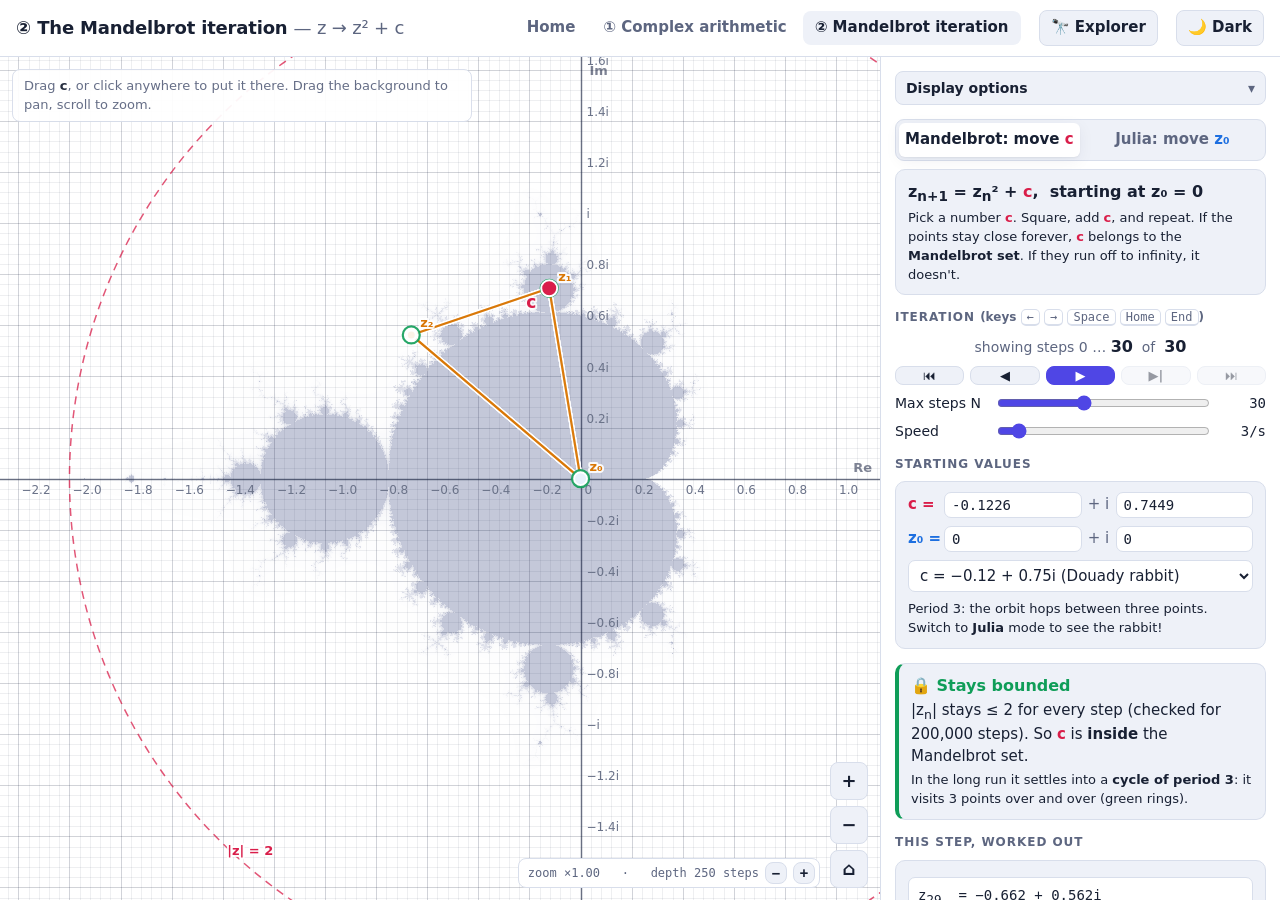
==== mandelbrot.html @ 912d730c "Fractals classroom demos Co-Authored-By: Claude Opus 5.5 <noreply@anthropic.com>" ====
<!doctype html>
<html lang="en">
<head>
  <meta charset="utf-8">
  <meta name="viewport" content="width=device-width, initial-scale=1">
  <title>Mandelbrot Iteration Explorer</title>
  <link rel="stylesheet" href="css/style.css">
</head>
<body>
  <header class="top">
    <h1>&#9313; The Mandelbrot iteration <span class="sub">&mdash; z &rarr; z&sup2; + c</span></h1>
    <nav>
      <a href="index.html">Home</a>
      <a href="complex.html">&#9312; Complex arithmetic</a>
      <a class="active" href="mandelbrot.html">&#9313; Mandelbrot iteration</a>
    </nav>
    <button id="explorerBtn" class="explorer-btn" title="View just the set, full width, with colour palettes (key E)">&#128301; Explorer</button>
    <button id="theme" title="Switch light / dark theme"></button>
  </header>

  <main class="app">
    <div class="stage">
      <canvas class="plane" id="plane"></canvas>
      <div class="overlay hint" id="hint"></div>
      <div class="overlay readout" id="readout"></div>
      <div class="overlay zoom-ctl">
        <button id="zin" title="Zoom in">+</button>
        <button id="zout" title="Zoom out">&minus;</button>
        <button id="zhome" title="Reset view">&#8962;</button>
      </div>
      <div class="overlay explorer-bar">
        <select id="palette" title="Colour palette"></select>
        <label title="How quickly the colours cycle">Bands <input type="range" id="density" min="6" max="80" value="24"></label>
        <button id="exFull" title="Full screen on / off">Full screen</button>
        <button id="exExit" title="Back to the iteration view (Esc)">&#10005; Exit</button>
        <span class="small muted">click to zoom in &middot; drag to pan &middot; scroll to zoom</span>
      </div>
      <div class="overlay viewinfo">
        <span id="vInfo"></span>
        <button id="dDown" title="Less depth: faster, but less detail near the edge of the set">&minus;</button>
        <button id="dUp" title="More depth: slower, but more detail near the edge of the set">+</button>
      </div>
    </div>

    <aside class="side">
      <!-- display options (drop-down) -->
      <details class="dropdown" id="displayMenu">
        <summary>Display options</summary>
        <div class="menu">
          <div class="toggles">
            <label><input type="checkbox" id="tLines" checked> Connect the steps</label>
            <label><input type="checkbox" id="tPoints" checked> Points</label>
            <label><input type="checkbox" id="tLabels" checked> Labels z&#8320;, z&#8321;, &hellip;</label>
            <label><input type="checkbox" id="tMoves"> Square, then add c</label>
            <label><input type="checkbox" id="tCircle" checked> Escape circle |z|=2</label>
            <label><input type="checkbox" id="tCycle" checked> Mark final cycle</label>
            <label><input type="checkbox" id="tShadow" checked> Shadow of the set</label>
            <label><input type="checkbox" id="tFollow"> Follow the mouse</label>
            <label><input type="checkbox" id="tSound"> &#128266; Orbit sound</label>
          </div>
          <div class="row">
            <span class="small muted">Shadow style</span>
            <select id="shadowStyle" class="grow">
              <option value="silhouette">Silhouette (soft shadow)</option>
              <option value="color">Colour by escape speed</option>
            </select>
          </div>
          <label class="check small"><input type="checkbox" id="tMatchN"> Shadow uses only N steps: slide N up from 1 and watch the set take shape</label>
        </div>
      </details>

      <!-- mode + rule -->
      <div class="section">
        <div class="seg" id="modeSeg">
          <button data-mode="M">Mandelbrot: move <span class="cc">c</span></button>
          <button data-mode="J">Julia: move <span class="cz">z&#8320;</span></button>
        </div>
        <div class="card explain" id="rule"></div>
      </div>

      <!-- iteration controls -->
      <div class="section">
        <h2>Iteration <span class="muted" style="text-transform:none;letter-spacing:0">(keys <span class="kbd">&larr;</span> <span class="kbd">&rarr;</span> <span class="kbd">Space</span> <span class="kbd">Home</span> <span class="kbd">End</span>)</span></h2>
        <div class="stepinfo">showing steps 0 &hellip; <b id="kOut">0</b> &nbsp;of&nbsp; <b id="NOut">0</b></div>
        <div class="transport">
          <button id="bFirst" title="Back to the start (Home)">&#9198;</button>
          <button id="bBack" title="One step back (&larr;)">&#9664;</button>
          <button id="bPlay" class="primary" title="Play / pause (Space)">&#9654;</button>
          <button id="bStep" title="One step forward (&rarr;)">&#9654;|</button>
          <button id="bLast" title="Show all steps (End)">&#9197;</button>
        </div>
        <div class="slider-row">
          <label for="N">Max steps N</label>
          <input type="range" id="N" min="0" max="1000" value="399">
          <output id="NVal">30</output>
        </div>
        <div class="slider-row">
          <label for="speed">Speed</label>
          <input type="range" id="speed" min="1" max="30" value="3">
          <output id="speedVal">3/s</output>
        </div>
      </div>

      <!-- starting values -->
      <div class="section">
        <h2>Starting values</h2>
        <div class="card" style="display:flex;flex-direction:column;gap:8px">
          <div class="cxrow">
            <span class="cc">c&nbsp;=</span>
            <input class="num" id="cRe" type="text" inputmode="decimal" spellcheck="false" title="real part of c">
            <span class="op">+ i</span>
            <input class="num" id="cIm" type="text" inputmode="decimal" spellcheck="false" title="imaginary part of c">
          </div>
          <div class="cxrow">
            <span class="cz">z&#8320;&nbsp;=</span>
            <input class="num" id="zRe" type="text" inputmode="decimal" spellcheck="false" title="real part of z0">
            <span class="op">+ i</span>
            <input class="num" id="zIm" type="text" inputmode="decimal" spellcheck="false" title="imaginary part of z0">
          </div>
          <select id="presets"></select>
          <div class="small" id="presetNote"></div>
        </div>
      </div>

      <!-- verdict -->
      <div class="section">
        <div class="card accent verdict" id="verdict"></div>
      </div>

      <!-- this step -->
      <div class="section">
        <h2>This step, worked out</h2>
        <div class="card explain" id="stepExplain"></div>
      </div>

      <!-- chart -->
      <div class="section">
        <h2>Size |z&#8345;| after each step <span class="muted" style="text-transform:none;letter-spacing:0">(click to jump)</span></h2>
        <canvas class="chart" id="chart"></canvas>
      </div>

      <!-- table -->
      <div class="section">
        <h2>The numbers <span class="muted" style="text-transform:none;letter-spacing:0">(click a row to jump)</span></h2>
        <div class="table-wrap" id="tableWrap">
          <table class="orbit">
            <thead><tr><th>n</th><th>Re z&#8345;</th><th>Im z&#8345;</th><th>|z&#8345;|</th></tr></thead>
            <tbody id="tbody"></tbody>
          </table>
        </div>
      </div>

      <!-- paint -->
      <div class="section">
        <h2>How the computer draws the picture</h2>
        <p class="small muted" style="margin:0">Each pixel is one value of c. Run the iteration for it, then colour the pixel
          dark if the orbit stays bounded, or by how fast it escapes.</p>
        <button id="bPaint">&#127912; Paint the set point by point</button>
      </div>
    </aside>
  </main>

  <script src="js/plane.js"></script>
  <script src="js/mandelbrot.js"></script>
  <script>
    // close the display-options drop-down when clicking elsewhere
    document.addEventListener('pointerdown', function (e) {
      var m = document.getElementById('displayMenu');
      if (m.open && !m.contains(e.target)) m.open = false;
    });
  </script>
</body>
</html>
---- css/style.css ----
/* Shared styles for the Fractals demos.
   Theme: follows the OS setting; the header button overrides it (data-theme on <html>). */

:root {
  --bg: #f4f6fb;
  --panel: #ffffff;
  --panel-2: #eef1f8;
  --border: #d8deeb;
  --text: #182033;
  --muted: #5d6680;
  --accent: #4f46e5;
  --canvas-bg: #ffffff;
  --grid: rgba(20, 30, 60, 0.07);
  --grid-strong: rgba(20, 30, 60, 0.13);
  --axis: rgba(20, 30, 60, 0.55);
  --tick: #6b7389;
  --halo: rgba(255, 255, 255, 0.9);

  --z: #1d6fe0;
  --w: #e07800;
  --sum: #0f9d58;
  --prod: #b52ad6;
  --c: #d91e4a;
  --orbit: #d97706;
  --cur: #0077d6;
  --escape: #d91e4a;
  --unit: rgba(20, 30, 60, 0.35);

  --radius: 10px;
  --shadow: 0 1px 2px rgba(0, 0, 0, 0.05), 0 4px 16px rgba(20, 30, 60, 0.06);
}

@media (prefers-color-scheme: dark) {
  :root:not([data-theme="light"]) {
    --bg: #0d1220;
    --panel: #151c2e;
    --panel-2: #1d2640;
    --border: #2a3452;
    --text: #e7ebf5;
    --muted: #98a3bf;
    --accent: #8b85ff;
    --canvas-bg: #0a0f1b;
    --grid: rgba(200, 215, 255, 0.06);
    --grid-strong: rgba(200, 215, 255, 0.12);
    --axis: rgba(220, 230, 255, 0.5);
    --tick: #8d98b5;
    --halo: rgba(10, 15, 27, 0.9);

    --z: #4ea1ff;
    --w: #ffa646;
    --sum: #3fd98a;
    --prod: #e46bff;
    --c: #ff5c7c;
    --orbit: #ffd34d;
  --cur: #3df2ff;
    --escape: #ff5c7c;
    --unit: rgba(220, 230, 255, 0.35);
    --shadow: 0 1px 2px rgba(0, 0, 0, 0.3), 0 4px 16px rgba(0, 0, 0, 0.25);
  }
}

:root[data-theme="dark"] {
  --bg: #0d1220;
  --panel: #151c2e;
  --panel-2: #1d2640;
  --border: #2a3452;
  --text: #e7ebf5;
  --muted: #98a3bf;
  --accent: #8b85ff;
  --canvas-bg: #0a0f1b;
  --grid: rgba(200, 215, 255, 0.06);
  --grid-strong: rgba(200, 215, 255, 0.12);
  --axis: rgba(220, 230, 255, 0.5);
  --tick: #8d98b5;
  --halo: rgba(10, 15, 27, 0.9);

  --z: #4ea1ff;
  --w: #ffa646;
  --sum: #3fd98a;
  --prod: #e46bff;
  --c: #ff5c7c;
  --orbit: #ffd34d;
  --cur: #3df2ff;
  --escape: #ff5c7c;
  --unit: rgba(220, 230, 255, 0.35);
  --shadow: 0 1px 2px rgba(0, 0, 0, 0.3), 0 4px 16px rgba(0, 0, 0, 0.25);
}

* { box-sizing: border-box; }

html, body { height: 100%; }

body {
  margin: 0;
  display: flex;
  flex-direction: column;
  background: var(--bg);
  color: var(--text);
  font: 15px/1.45 system-ui, -apple-system, "Segoe UI", Roboto, sans-serif;
}

/* ---------- header ---------- */
header.top {
  display: flex;
  align-items: center;
  gap: 18px;
  padding: 10px 16px;
  background: var(--panel);
  border-bottom: 1px solid var(--border);
  flex-wrap: wrap;
}
header.top h1 { font-size: 18px; margin: 0; font-weight: 650; letter-spacing: -0.01em; }
header.top h1 .sub { color: var(--muted); font-weight: 450; }
header.top nav { display: flex; gap: 4px; margin-left: auto; flex-wrap: wrap; }
header.top nav a {
  color: var(--muted);
  text-decoration: none;
  padding: 6px 12px;
  border-radius: 8px;
  font-weight: 550;
}
header.top nav a:hover { background: var(--panel-2); color: var(--text); }
header.top nav a.active { background: var(--panel-2); color: var(--text); }

/* ---------- app layout ---------- */
main.app { flex: 1; display: flex; min-height: 0; }

.stage { position: relative; flex: 1; min-width: 0; overflow: hidden; }
.stage canvas.plane {
  position: absolute; inset: 0;
  width: 100%; height: 100%;
  display: block;
  background: var(--canvas-bg);
}

.side {
  width: 400px;
  flex: none;
  overflow-y: auto;
  background: var(--panel);
  border-left: 1px solid var(--border);
  padding: 14px 14px 40px;
  display: flex;
  flex-direction: column;
  gap: 14px;
}

@media (max-width: 900px) {
  html, body { height: auto; }
  main.app { flex-direction: column; }
  .stage { height: 62vh; flex: none; }
  .side { width: auto; border-left: none; border-top: 1px solid var(--border); padding: 14px 16px 40px; }
}

/* ---------- overlays on the stage ---------- */
.overlay { position: absolute; pointer-events: none; }
.overlay > * { pointer-events: auto; }
.zoom-ctl { right: 12px; bottom: 12px; display: flex; flex-direction: column; gap: 6px; }
.zoom-ctl button { width: 38px; height: 38px; font-size: 18px; padding: 0; }
.readout {
  left: 12px; bottom: 12px;
  font: 13px/1.2 ui-monospace, "Cascadia Mono", Consolas, monospace;
  color: var(--muted);
  background: var(--panel);
  border: 1px solid var(--border);
  padding: 5px 9px;
  border-radius: 8px;
  opacity: 0.92;
}
.readout:empty { display: none; }

/* ---------- explorer: just the set ---------- */
.explorer-btn { font-weight: 600; }
.explorer-btn.active { background: var(--accent); border-color: var(--accent); color: #fff; }
.explorer-bar {
  left: 12px; top: 12px; right: 12px;
  display: none; flex-wrap: wrap; align-items: center; gap: 8px 12px;
  width: fit-content; max-width: calc(100% - 24px);
  background: var(--panel); border: 1px solid var(--border); border-radius: 10px;
  padding: 6px 10px; font-size: 14px;
  box-shadow: 0 6px 20px rgba(0,0,0,.3);
  pointer-events: auto;
}
.explorer-bar label { display: flex; align-items: center; gap: 6px; }
.explorer-bar input[type=range] { width: 110px; }
body.explorer .explorer-bar { display: flex; }
body.explorer .side, body.explorer #hint { display: none; }
.viewinfo {
  right: 60px; bottom: 12px;
  display: flex; align-items: center; gap: 6px;
  font: 12px/1.2 ui-monospace, "Cascadia Mono", Consolas, monospace;
  color: var(--muted); white-space: pre;
  background: var(--panel); border: 1px solid var(--border); border-radius: 8px;
  padding: 3px 4px 3px 9px;
}
.viewinfo button { width: 22px; height: 22px; padding: 0; font-size: 14px; line-height: 1; }
.hint {
  left: 12px; top: 12px;
  max-width: min(460px, calc(100% - 24px));
  font-size: 13px;
  color: var(--muted);
  background: var(--panel);
  border: 1px solid var(--border);
  padding: 7px 11px;
  border-radius: 8px;
  opacity: 0.94;
}
.hint b { color: var(--text); }

/* ---------- panel building blocks ---------- */
.section { display: flex; flex-direction: column; gap: 8px; }
.section > h2 {
  font-size: 12px;
  text-transform: uppercase;
  letter-spacing: 0.08em;
  color: var(--muted);
  margin: 0;
  font-weight: 650;
}

.card {
  background: var(--panel-2);
  border: 1px solid var(--border);
  border-radius: var(--radius);
  padding: 10px 12px;
}
.card.accent { border-left: 4px solid var(--card-color, var(--accent)); }

button, select, input {
  font: inherit;
  color: var(--text);
}
button {
  background: var(--panel-2);
  border: 1px solid var(--border);
  border-radius: 8px;
  padding: 6px 11px;
  cursor: pointer;
  font-weight: 550;
  transition: background 0.12s, border-color 0.12s;
}
button:hover { border-color: var(--accent); }
button:active { transform: translateY(1px); }
button.primary { background: var(--accent); border-color: var(--accent); color: #fff; }
button:disabled { opacity: 0.45; cursor: default; }
button:focus-visible, select:focus-visible, input:focus-visible { outline: 2px solid var(--accent); outline-offset: 1px; }

.seg {
  display: flex;
  background: var(--panel-2);
  border: 1px solid var(--border);
  border-radius: 9px;
  padding: 3px;
  gap: 3px;
}
.seg button {
  flex: 1;
  border: none;
  background: transparent;
  padding: 6px 6px;
  border-radius: 6px;
  color: var(--muted);
  white-space: nowrap;
}
.seg button.on { background: var(--panel); color: var(--text); box-shadow: var(--shadow); }

.row { display: flex; gap: 8px; align-items: center; flex-wrap: wrap; }
.row.tight { gap: 4px; }
.grow { flex: 1; }

.toggles { display: grid; grid-template-columns: 1fr 1fr; gap: 4px 10px; }
.toggles label, label.check {
  display: flex; align-items: center; gap: 7px;
  cursor: pointer;
  font-size: 14px;
  user-select: none;
}
input[type="checkbox"] { width: 16px; height: 16px; accent-color: var(--accent); margin: 0; }
input[type="range"] { accent-color: var(--accent); }

input.num {
  width: 100%;
  min-width: 0;
  background: var(--panel);
  border: 1px solid var(--border);
  border-radius: 7px;
  padding: 4px 7px;
  font: 14px ui-monospace, "Cascadia Mono", Consolas, monospace;
}
select {
  background: var(--panel);
  border: 1px solid var(--border);
  border-radius: 7px;
  padding: 5px 7px;
}

.mono { font-family: ui-monospace, "Cascadia Mono", Consolas, monospace; }
.muted { color: var(--muted); }
.small { font-size: 13px; }

.dot {
  display: inline-block;
  width: 11px; height: 11px;
  border-radius: 50%;
  background: currentColor;
  vertical-align: -1px;
  margin-right: 5px;
}

/* number cards (complex page) */
.numcard { display: grid; grid-template-columns: auto 1fr 1fr; gap: 5px 8px; align-items: center; }
.numcard .name { grid-column: 1 / -1; font-weight: 650; display: flex; align-items: center; justify-content: space-between; }
.numcard .lbl { font-size: 12px; color: var(--muted); }
.numcard .val { grid-column: 2 / -1; font: 15px ui-monospace, "Cascadia Mono", Consolas, monospace; }
.numcard .inputs { grid-column: 2 / -1; display: grid; grid-template-columns: 1fr 1fr; gap: 6px; }
.numcard .inputs label { display: flex; align-items: center; gap: 5px; font-size: 12px; color: var(--muted); }

/* formula / explanation box */
.explain { font-size: 14.5px; }
.explain p { margin: 0 0 6px; }
.explain p:last-child { margin-bottom: 0; }
.explain .eq {
  font: 14px/1.6 ui-monospace, "Cascadia Mono", Consolas, monospace;
  background: var(--panel);
  border: 1px solid var(--border);
  border-radius: 7px;
  padding: 6px 9px;
  margin: 6px 0;
  overflow-wrap: anywhere;
}
.explain .big { font-size: 16px; font-weight: 650; }
.explain details { margin-top: 6px; }
.explain summary { cursor: pointer; color: var(--accent); font-weight: 600; font-size: 14px; }

.cz { color: var(--z); font-weight: 650; }
.cw { color: var(--w); font-weight: 650; }
.csum { color: var(--sum); font-weight: 650; }
.cprod { color: var(--prod); font-weight: 650; }
.cc { color: var(--c); font-weight: 650; }
.corbit { color: var(--orbit); font-weight: 650; }
.explain sub { font-family: system-ui, "Segoe UI", sans-serif; font-size: 0.85em; letter-spacing: 0; line-height: 0; }
.cesc { color: var(--escape); font-weight: 650; }

/* orbit table */
.table-wrap {
  max-height: 300px;
  overflow: auto;
  border: 1px solid var(--border);
  border-radius: var(--radius);
}
table.orbit { width: 100%; border-collapse: collapse; font: 13px ui-monospace, "Cascadia Mono", Consolas, monospace; }
table.orbit th {
  position: sticky; top: 0;
  background: var(--panel-2);
  text-align: right;
  padding: 6px 8px;
  font-weight: 650;
  border-bottom: 1px solid var(--border);
}
table.orbit td { text-align: right; padding: 3px 8px; border-bottom: 1px solid var(--grid-strong); }
table.orbit th:first-child, table.orbit td:first-child { text-align: center; color: var(--muted); }
table.orbit tr.esc td { color: var(--escape); }
table.orbit tr.cur td { background: color-mix(in srgb, var(--orbit) 22%, transparent); font-weight: 700; }
table.orbit tbody tr { cursor: pointer; }
table.orbit tbody tr:hover td { background: var(--panel-2); }

.verdict { font-size: 15px; }
.verdict .head { font-weight: 700; font-size: 16px; margin-bottom: 3px; }

.kbd {
  font: 12px ui-monospace, Consolas, monospace;
  border: 1px solid var(--border);
  border-bottom-width: 2px;
  border-radius: 5px;
  padding: 0 5px;
  background: var(--panel);
}

canvas.chart { width: 100%; height: 130px; display: block; border-radius: var(--radius); background: var(--panel); border: 1px solid var(--border); cursor: pointer; }

.slider-row { display: grid; grid-template-columns: 92px 1fr 46px; gap: 8px; align-items: center; font-size: 14px; }
.slider-row output { text-align: right; font-family: ui-monospace, Consolas, monospace; }

.transport { display: grid; grid-template-columns: repeat(5, 1fr); gap: 6px; }
.transport button { font-size: 13px; line-height: 1; padding: 2px 0; min-height: 0; }

/* compact "c = a + i b" input rows */
.cxrow { display: grid; grid-template-columns: 30px 1fr 22px 1fr; gap: 6px; align-items: center; font-size: 15px; }
.cxrow .op { text-align: center; color: var(--muted); white-space: nowrap; }

/* drop-down tickable list */
details.dropdown { position: relative; }
details.dropdown > summary {
  list-style: none; cursor: pointer; user-select: none;
  padding: 6px 10px; border: 1px solid var(--border); border-radius: 8px;
  background: var(--panel-2); font-size: 14px; font-weight: 600;
  display: flex; justify-content: space-between; align-items: center;
}
details.dropdown > summary::-webkit-details-marker { display: none; }
details.dropdown > summary::after { content: "\25BE"; color: var(--muted); }
details.dropdown[open] > summary::after { content: "\25B4"; }
details.dropdown > .menu {
  position: absolute; left: 0; right: 0; top: calc(100% + 4px); z-index: 20;
  background: var(--panel); border: 1px solid var(--border); border-radius: 8px;
  padding: 10px; box-shadow: 0 8px 24px rgba(0,0,0,.25);
  display: flex; flex-direction: column; gap: 8px;
}

.stepinfo { font-size: 14px; text-align: center; color: var(--muted); }
.stepinfo b { color: var(--text); font-size: 16px; }
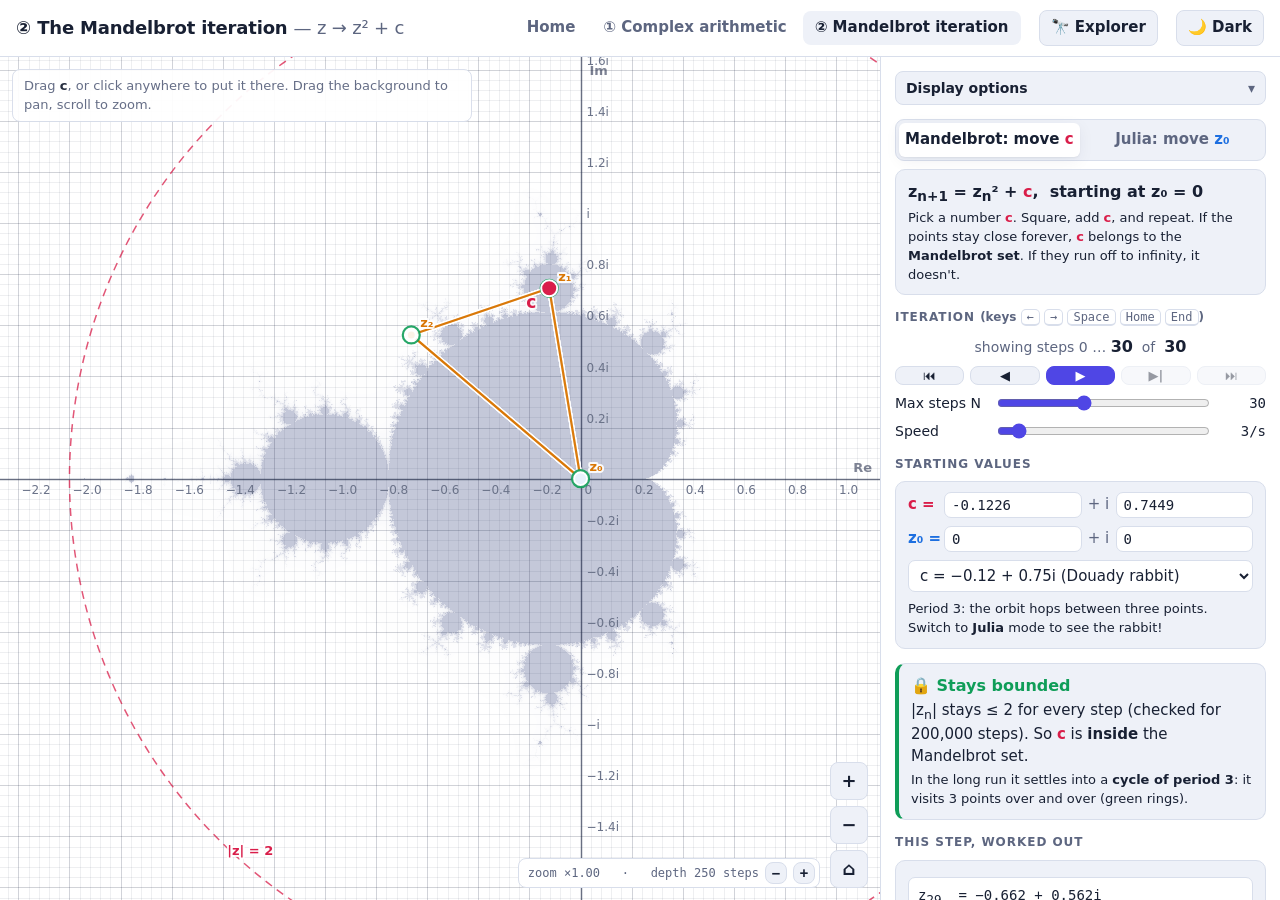
==== commit ceb6e735: "Pinch to zoom on touch screens; explorer full screen fills the phone screen Co-Authored-By: Claude O" ====
--- a/mandelbrot.html
+++ b/mandelbrot.html
@@ -33,7 +33,8 @@
         <label title="How quickly the colours cycle">Bands <input type="range" id="density" min="6" max="80" value="24"></label>
         <button id="exFull" title="Full screen on / off">Full screen</button>
         <button id="exExit" title="Back to the iteration view (Esc)">&#10005; Exit</button>
-        <span class="small muted">click to zoom in &middot; drag to pan &middot; scroll to zoom</span>
+        <span class="small muted ex-tip-mouse">click to zoom in &middot; drag to pan &middot; scroll to zoom</span>
+        <span class="small muted ex-tip-touch">tap to zoom in &middot; drag to pan &middot; pinch to zoom</span>
       </div>
       <div class="overlay viewinfo">
         <span id="vInfo"></span>
--- a/css/style.css
+++ b/css/style.css
@@ -185,6 +185,16 @@
 .explorer-bar input[type=range] { width: 110px; }
 body.explorer .explorer-bar { display: flex; }
 body.explorer .side, body.explorer #hint { display: none; }
+.ex-tip-touch { display: none; }
+@media (pointer: coarse) { .ex-tip-mouse { display: none; } .ex-tip-touch { display: inline; } }
+/* Full screen hides the header, so the set fills the whole window (100dvh = the visible height on phones). */
+body.explorer.fullview header.top { display: none; }
+body.explorer.fullview { height: 100vh; height: 100dvh; overflow: hidden; }
+/* On a phone the explorer fills the screen below the header, instead of the 62vh stage of the normal view. */
+@media (max-width: 900px) {
+  body.explorer { height: 100vh; height: 100dvh; overflow: hidden; }
+  body.explorer .stage { flex: 1; height: auto; }
+}
 .viewinfo {
   right: 60px; bottom: 12px;
   display: flex; align-items: center; gap: 6px;
